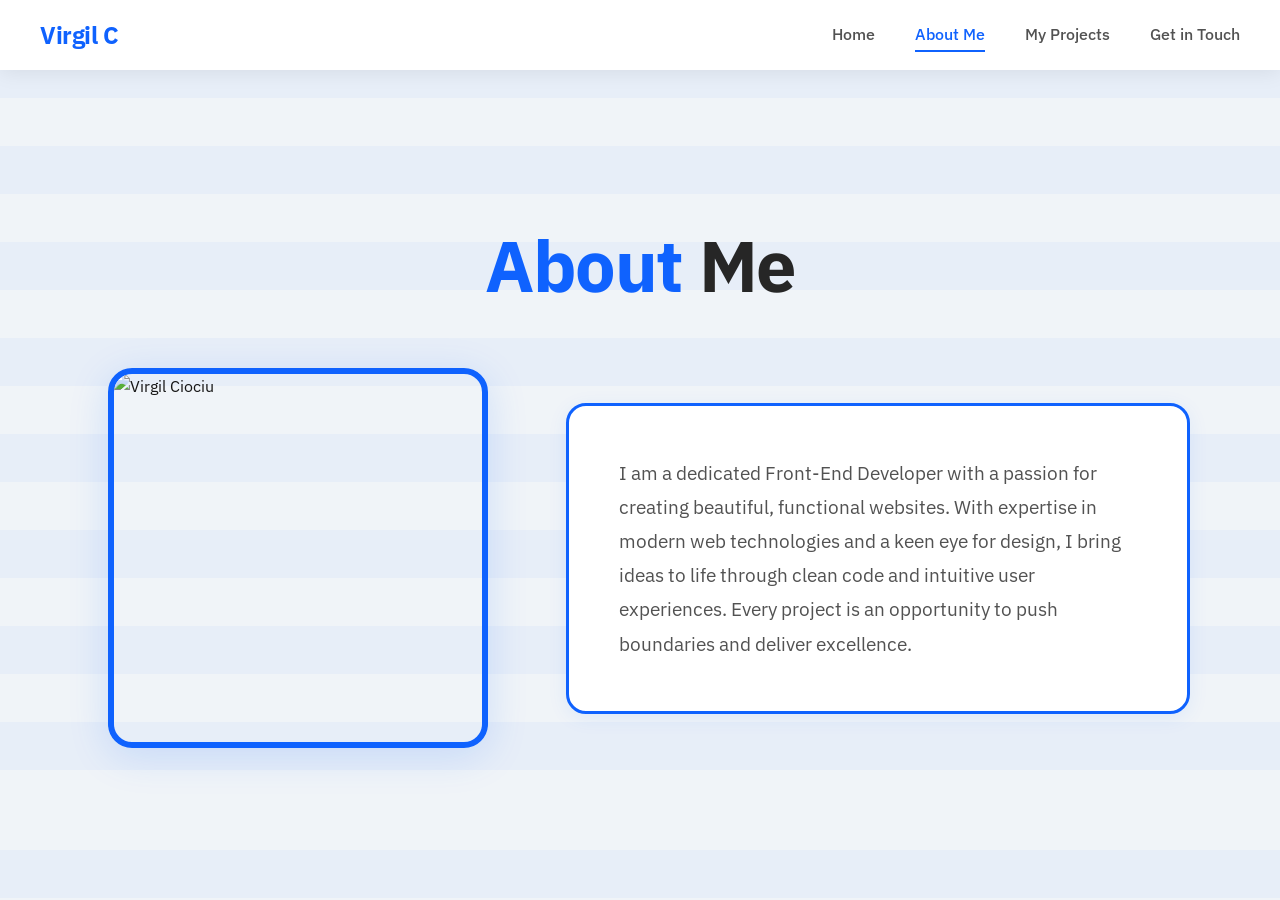
==== about.html @ 9e84c519 "first commit" ====
<!DOCTYPE html>
<html lang="en">
<head>
    <meta charset="UTF-8" />
    <meta http-equiv="X-UA-Compatible" content="IE=edge" />
    <meta name="viewport" content="width=device-width, initial-scale=1.0" />
    <title>About Me - Virgil Ciociu</title>

    <!-- Google Fonts -->
    <link rel="preconnect" href="https://fonts.googleapis.com">
    <link rel="preconnect" href="https://fonts.gstatic.com" crossorigin>
    <link href="https://fonts.googleapis.com/css2?family=IBM+Plex+Sans:wght@300;400;500;600;700&family=IBM+Plex+Mono:wght@400;500;600&display=swap" rel="stylesheet">
    
    <!-- CSS Stylesheet -->
    <link rel="stylesheet" href="css/style.css" />
</head>

<body>
    <!-- NAVIGATION MENU -->
    <nav class="main-nav">
        <div class="nav-brand">
            <a href="index.html">Virgil C</a>
        </div>
        <button class="nav-toggle" aria-label="Toggle navigation">
            <span></span>
            <span></span>
            <span></span>
        </button>
        <ul class="nav-menu">
            <li><a href="index.html" class="nav-link" id="nav-home">Home</a></li>
            <li><a href="about.html" class="nav-link active" id="nav-about">About Me</a></li>
            <li><a href="projects.html" class="nav-link" id="nav-projects">My Projects</a></li>
            <li><a href="contact.html" class="nav-link" id="nav-contact">Get in Touch</a></li>
        </ul>
    </nav>

    <!-- ABOUT ME SECTION -->
    <section class="about-page">
        <div class="container">
            <h1 class="page-title">
                <span id="page-title-1">About</span>
                <span id="page-title-2">Me</span>
            </h1>

            <div class="about-content">
                <div class="about-avatar">
                    <div class="avatar-frame">
                        <img src="image/avatar-marian-zburlea.jpg" alt="Virgil Ciociu">
                    </div>
                </div>

                <div class="about-text">
                    <div class="text-frame">
                        <p id="about-description">
                            I am a dedicated Front-End Developer with a passion for creating beautiful, functional websites. With expertise in modern web technologies and a keen eye for design, I bring ideas to life through clean code and intuitive user experiences. Every project is an opportunity to push boundaries and deliver excellence.
                        </p>
                    </div>
                </div>
            </div>
        </div>
    </section>

    <!-- JavaScript -->
    <script src="js/script.js"></script>
    
    <!-- Language Detection Script -->
    <script>
      const texts = {
        en: {
          navHome: "Home",
          navAbout: "About Me",
          navProjects: "My Projects",
          navContact: "Get in Touch",
          pageTitle1: "About",
          pageTitle2: "Me",
          aboutDescription: "I am a dedicated Front-End Developer with a passion for creating beautiful, functional websites. With expertise in modern web technologies and a keen eye for design, I bring ideas to life through clean code and intuitive user experiences. Every project is an opportunity to push boundaries and deliver excellence."
        },
        ro: {
          navHome: "Acasă",
          navAbout: "Despre Mine",
          navProjects: "Proiectele Mele",
          navContact: "Contact",
          pageTitle1: "Despre",
          pageTitle2: "Mine",
          aboutDescription: "Sunt un dezvoltator Front-End dedicat, cu pasiune pentru crearea de site-uri frumoase și funcționale. Cu experiență în tehnologii web moderne și un ochi pentru design, transform ideile în realitate prin cod curat și experiențe intuitive pentru utilizatori. Fiecare proiect este o oportunitate de a depăși limitele și de a oferi excelență."
        }
      };

      function applyLanguage(lang) {
        const t = texts[lang] || texts.en;
        document.documentElement.setAttribute("lang", lang);
        
        document.getElementById("nav-home").textContent = t.navHome;
        document.getElementById("nav-about").textContent = t.navAbout;
        document.getElementById("nav-projects").textContent = t.navProjects;
        document.getElementById("nav-contact").textContent = t.navContact;
        document.getElementById("page-title-1").textContent = t.pageTitle1;
        document.getElementById("page-title-2").textContent = t.pageTitle2;
        document.getElementById("about-description").textContent = t.aboutDescription;
      }

      fetch("https://ipapi.co/json/")
        .then(response => response.json())
        .then(data => {
          const lang = data.country_code === "RO" ? "ro" : "en";
          applyLanguage(lang);
        })
        .catch(() => {
          applyLanguage("en");
        });
    </script>
</body>
</html>
---- css/style.css ----
/* ===== CSS VARIABLES ===== */
:root {
  --ibm-blue: #0f62fe;
  --ibm-blue-dark: #0353e9;
  --ibm-blue-darker: #002d9c;
  --ibm-white: #ffffff;
  --ibm-gray-10: #f4f4f4;
  --ibm-gray-20: #e0e0e0;
  --ibm-gray-50: #8d8d8d;
  --ibm-gray-70: #525252;
  --ibm-gray-90: #262626;
  --ibm-gray-100: #161616;
  
  --primary-bg: #f0f4f8;
  --text-primary: #161616;
  --text-secondary: #525252;
  --card-bg: #ffffff;
  --shadow: 0 4px 20px rgba(15, 98, 254, 0.08);
  --shadow-hover: 0 8px 40px rgba(15, 98, 254, 0.15);
  
  --transition: all 0.3s cubic-bezier(0.4, 0, 0.2, 1);
  --transition-fast: all 0.2s ease;
  
  --nav-height: 70px;
}

/* ===== RESET & BASE ===== */
* {
  margin: 0;
  padding: 0;
  box-sizing: border-box;
}

html {
  scroll-behavior: smooth;
  font-size: 16px;
}

body {
  font-family: 'IBM Plex Sans', -apple-system, BlinkMacSystemFont, 'Segoe UI', sans-serif;
  background-color: var(--primary-bg);
  color: var(--text-primary);
  line-height: 1.6;
  overflow-x: hidden;
  position: relative;
  padding-top: var(--nav-height);
}

/* ===== IBM LOGO BACKGROUND (ALL PAGES) ===== */
body::before {
  content: '';
  position: fixed;
  top: 0;
  left: 0;
  right: 0;
  bottom: 0;
  background-image: url('data:image/svg+xml;utf8,<svg xmlns="http://www.w3.org/2000/svg" viewBox="0 0 200 200"><g fill="%230f62fe"><rect x="0" y="0" width="200" height="12"/><rect x="0" y="24" width="200" height="12"/><rect x="0" y="48" width="200" height="12"/><rect x="0" y="72" width="200" height="12"/><rect x="0" y="96" width="200" height="12"/><rect x="0" y="120" width="200" height="12"/><rect x="0" y="144" width="200" height="12"/><rect x="0" y="168" width="200" height="12"/></g></svg>');
  background-size: 800px 800px;
  background-position: center;
  background-repeat: repeat;
  opacity: 0.04;
  z-index: 0;
  pointer-events: none;
}

/* ===== NAVIGATION MENU ===== */
.main-nav {
  position: fixed;
  top: 0;
  left: 0;
  right: 0;
  height: var(--nav-height);
  background: rgba(255, 255, 255, 0.98);
  backdrop-filter: blur(10px);
  box-shadow: 0 2px 20px rgba(0, 0, 0, 0.08);
  z-index: 1000;
  display: flex;
  align-items: center;
  justify-content: space-between;
  padding: 0 40px;
}

.nav-brand a {
  font-size: 24px;
  font-weight: 700;
  color: var(--ibm-blue);
  text-decoration: none;
  letter-spacing: -0.02em;
  transition: var(--transition-fast);
}

.nav-brand a:hover {
  color: var(--ibm-blue-dark);
}

.nav-menu {
  display: flex;
  list-style: none;
  gap: 40px;
  align-items: center;
}

.nav-link {
  font-size: 16px;
  font-weight: 500;
  color: var(--text-secondary);
  text-decoration: none;
  position: relative;
  padding: 8px 0;
  transition: var(--transition-fast);
}

.nav-link::after {
  content: '';
  position: absolute;
  bottom: 0;
  left: 0;
  width: 0;
  height: 2px;
  background: var(--ibm-blue);
  transition: var(--transition);
}

.nav-link:hover,
.nav-link.active {
  color: var(--ibm-blue);
}

.nav-link:hover::after,
.nav-link.active::after {
  width: 100%;
}

/* Mobile Navigation Toggle */
.nav-toggle {
  display: none;
  flex-direction: column;
  gap: 5px;
  background: none;
  border: none;
  cursor: pointer;
  padding: 8px;
}

.nav-toggle span {
  display: block;
  width: 28px;
  height: 3px;
  background: var(--ibm-blue);
  border-radius: 2px;
  transition: var(--transition);
}

@media (max-width: 768px) {
  .main-nav {
    padding: 0 20px;
  }

  .nav-toggle {
    display: flex;
  }

  .nav-menu {
    position: fixed;
    top: var(--nav-height);
    right: -100%;
    flex-direction: column;
    background: rgba(255, 255, 255, 0.98);
    backdrop-filter: blur(10px);
    width: 280px;
    height: calc(100vh - var(--nav-height));
    padding: 40px 20px;
    gap: 20px;
    align-items: flex-start;
    box-shadow: -4px 0 20px rgba(0, 0, 0, 0.1);
    transition: var(--transition);
  }

  .nav-menu.active {
    right: 0;
  }

  .nav-toggle.active span:nth-child(1) {
    transform: rotate(45deg) translate(8px, 8px);
  }

  .nav-toggle.active span:nth-child(2) {
    opacity: 0;
  }

  .nav-toggle.active span:nth-child(3) {
    transform: rotate(-45deg) translate(7px, -7px);
  }
}

/* ===== CONTAINER ===== */
.container {
  max-width: 1200px;
  margin: 0 auto;
  padding: 0 40px;
  position: relative;
  z-index: 1;
}

@media (max-width: 768px) {
  .container {
    padding: 0 20px;
  }
}

/* ===== TYPOGRAPHY ===== */
.page-title {
  font-size: clamp(40px, 8vw, 72px);
  font-weight: 700;
  text-align: center;
  margin-bottom: 60px;
  letter-spacing: -0.02em;
  line-height: 1.2;
  animation: fadeInUp 0.8s ease-out;
}

.page-title span:first-child {
  color: var(--ibm-blue);
}

.page-title span:last-child {
  color: var(--ibm-gray-90);
}

/* ===== ANIMATIONS ===== */
@keyframes fadeInUp {
  from {
    opacity: 0;
    transform: translateY(30px);
  }
  to {
    opacity: 1;
    transform: translateY(0);
  }
}

@keyframes slideIn {
  from {
    opacity: 0;
    transform: translateX(-20px);
  }
  to {
    opacity: 1;
    transform: translateX(0);
  }
}

/* ===== HOME PAGE - SLIDER ===== */
.hero-slider-section {
  min-height: calc(100vh - var(--nav-height));
  display: flex;
  flex-direction: column;
  align-items: center;
  justify-content: center;
  padding: 40px 20px;
  gap: 40px;
}

.hero-content-wrapper {
  display: grid;
  grid-template-columns: 1fr;
  gap: 30px;
  align-items: center;
  width: 100%;
  max-width: 1400px;
  margin: 0 auto;
}

@media (min-width: 1024px) {
  .hero-content-wrapper {
    grid-template-columns: 1fr 2fr 1fr;
    gap: 40px;
  }
}

/* Promotional Text Sections */
.hero-promo-left,
.hero-promo-right {
  text-align: center;
  padding: 30px 20px;
  animation: fadeInUp 0.8s ease-out 0.3s backwards;
}

@media (min-width: 1024px) {
  .hero-promo-left {
    text-align: right;
  }
  
  .hero-promo-right {
    text-align: left;
  }
}

.promo-title {
  font-size: clamp(32px, 4vw, 48px);
  font-weight: 700;
  line-height: 1.2;
  color: var(--ibm-gray-90);
  margin-bottom: 16px;
  letter-spacing: -0.01em;
}

.promo-title .highlight {
  color: var(--ibm-blue);
  font-size: clamp(36px, 4.5vw, 56px);
  display: inline-block;
  text-shadow: 0 4px 20px rgba(15, 98, 254, 0.2);
}

.promo-subtitle {
  font-size: clamp(16px, 2vw, 20px);
  line-height: 1.6;
  color: var(--text-secondary);
  max-width: 400px;
  margin: 0 auto;
}

@media (min-width: 1024px) {
  .hero-promo-left .promo-subtitle {
    margin: 0 0 0 auto;
  }
  
  .hero-promo-right .promo-subtitle {
    margin: 0 auto 0 0;
  }
}

/* Slider Container */
.slider-container {
  position: relative;
  max-width: 700px;
  width: 100%;
  margin: 0 auto;
  animation: fadeInUp 0.8s ease-out 0.5s backwards;
}

@media (min-width: 1024px) {
  .slider-container {
    max-width: 800px;
  }
}

.slider-wrapper {
  position: relative;
  overflow: hidden;
  border-radius: 24px;
  box-shadow: var(--shadow-hover);
  background: var(--card-bg);
}

.slider-track {
  display: flex;
  transition: transform 0.6s cubic-bezier(0.4, 0, 0.2, 1);
}

.slide {
  min-width: 100%;
  display: flex;
  align-items: center;
  justify-content: center;
  position: relative;
  aspect-ratio: 16 / 9;
}

.slide img {
  width: 100%;
  height: 100%;
  object-fit: cover;
  display: block;
}

.slider-arrow {
  position: absolute;
  top: 50%;
  transform: translateY(-50%);
  z-index: 10;
  background: rgba(255, 255, 255, 0.95);
  border: 3px solid var(--ibm-blue);
  width: 60px;
  height: 60px;
  border-radius: 50%;
  display: flex;
  align-items: center;
  justify-content: center;
  cursor: pointer;
  transition: var(--transition);
  box-shadow: 0 4px 20px rgba(0, 0, 0, 0.15);
}

.slider-arrow:hover {
  background: var(--ibm-blue);
  transform: translateY(-50%) scale(1.15);
  box-shadow: 0 8px 30px rgba(15, 98, 254, 0.4);
}

.slider-arrow:hover svg {
  stroke: var(--ibm-white);
}

.slider-arrow svg {
  width: 28px;
  height: 28px;
  stroke: var(--ibm-blue);
  transition: var(--transition-fast);
}

.slider-arrow-left {
  left: -30px;
}

.slider-arrow-right {
  right: -30px;
}

@media (max-width: 1200px) {
  .slider-arrow-left {
    left: 20px;
  }
  
  .slider-arrow-right {
    right: 20px;
  }
}

@media (max-width: 768px) {
  .slider-arrow {
    width: 50px;
    height: 50px;
  }
  
  .slider-arrow svg {
    width: 24px;
    height: 24px;
  }
  
  .slider-arrow-left {
    left: 15px;
  }
  
  .slider-arrow-right {
    right: 15px;
  }
}

/* ===== MAINTENANCE INFO SECTION ===== */
.maintenance-info {
  width: 100%;
  max-width: 800px;
  margin: 0 auto;
  animation: fadeInUp 0.8s ease-out 0.7s backwards;
}

.maintenance-card {
  background: var(--card-bg);
  padding: 40px 50px;
  border: 3px solid var(--ibm-blue);
  border-radius: 20px;
  box-shadow: var(--shadow);
  text-align: center;
  transition: var(--transition);
}

.maintenance-card:hover {
  box-shadow: var(--shadow-hover);
  transform: translateY(-5px);
}

.maintenance-card h3 {
  font-size: clamp(24px, 3vw, 32px);
  font-weight: 700;
  color: var(--ibm-blue);
  margin-bottom: 20px;
  letter-spacing: -0.01em;
}

.maintenance-card p {
  font-size: clamp(16px, 2vw, 19px);
  line-height: 1.7;
  color: var(--text-secondary);
  margin: 0;
}

.price-highlight {
  font-size: clamp(22px, 3vw, 28px);
  font-weight: 700;
  color: var(--ibm-blue);
  display: inline-block;
  margin-bottom: 8px;
}

@media (max-width: 768px) {
  .maintenance-card {
    padding: 30px 25px;
  }
}

/* ===== ABOUT PAGE ===== */
.about-page {
  min-height: calc(100vh - var(--nav-height));
  padding: 80px 0;
  display: flex;
  align-items: center;
}

.about-content {
  display: grid;
  grid-template-columns: 1fr;
  gap: 50px;
  align-items: center;
  max-width: 1100px;
  margin: 0 auto;
}

@media (min-width: 768px) {
  .about-content {
    grid-template-columns: 1fr 1.5fr;
    gap: 60px;
  }
}

.about-avatar {
  display: flex;
  justify-content: center;
  animation: fadeInUp 0.8s ease-out 0.2s backwards;
}

.avatar-frame {
  width: 100%;
  max-width: 380px;
  aspect-ratio: 1;
  border-radius: 24px;
  overflow: hidden;
  border: 6px solid var(--ibm-blue);
  box-shadow: var(--shadow-hover);
  transition: var(--transition);
}

.avatar-frame:hover {
  transform: translateY(-10px) scale(1.02);
  box-shadow: 0 12px 50px rgba(15, 98, 254, 0.2);
}

.avatar-frame img {
  width: 100%;
  height: 100%;
  object-fit: cover;
  display: block;
}

.about-text {
  animation: fadeInUp 0.8s ease-out 0.4s backwards;
}

.text-frame {
  background: var(--card-bg);
  padding: 50px;
  border: 3px solid var(--ibm-blue);
  border-radius: 20px;
  box-shadow: var(--shadow);
  transition: var(--transition);
}

.text-frame:hover {
  box-shadow: var(--shadow-hover);
  transform: translateY(-5px);
}

.text-frame p {
  font-size: 19px;
  line-height: 1.8;
  color: var(--text-secondary);
  margin: 0;
}

@media (max-width: 768px) {
  .text-frame {
    padding: 35px 30px;
  }
  
  .text-frame p {
    font-size: 17px;
  }
}

/* ===== PROJECTS PAGE ===== */
.projects-page {
  min-height: calc(100vh - var(--nav-height));
  padding: 80px 0;
}

.projects-grid {
  display: grid;
  grid-template-columns: 1fr;
  gap: 35px;
  margin-bottom: 60px;
}

@media (min-width: 768px) {
  .projects-grid {
    grid-template-columns: repeat(2, 1fr);
    gap: 40px;
  }
}

.project-card {
  background: var(--card-bg);
  padding: 40px;
  border: 3px solid var(--ibm-blue);
  border-radius: 20px;
  box-shadow: var(--shadow);
  transition: var(--transition);
  animation: fadeInUp 0.6s ease-out backwards;
  animation-delay: calc(var(--card-index, 0) * 0.15s);
}

.project-card:nth-child(1) { --card-index: 0; }
.project-card:nth-child(2) { --card-index: 1; }
.project-card:nth-child(3) { --card-index: 2; }
.project-card:nth-child(4) { --card-index: 3; }

.project-card:hover {
  transform: translateY(-10px);
  box-shadow: var(--shadow-hover);
}

.project-card h3 {
  font-size: 28px;
  font-weight: 700;
  color: var(--ibm-blue);
  margin-bottom: 18px;
  letter-spacing: -0.01em;
}

.project-card p {
  font-size: 17px;
  line-height: 1.7;
  color: var(--text-secondary);
  margin-bottom: 26px;
}

.project-link {
  display: inline-flex;
  align-items: center;
  gap: 10px;
  color: var(--ibm-blue);
  text-decoration: none;
  font-weight: 600;
  font-size: 16px;
  transition: var(--transition-fast);
  padding: 14px 28px;
  border: 2px solid var(--ibm-blue);
  border-radius: 10px;
  background: transparent;
}

.project-link:hover {
  background: var(--ibm-blue);
  color: var(--ibm-white);
  transform: translateX(6px);
}

.project-link svg {
  width: 20px;
  height: 20px;
  stroke: currentColor;
  transition: var(--transition-fast);
}

.project-link:hover svg {
  transform: translateX(4px);
}

/* Multiple Restaurant Links */
.project-links-multiple {
  display: flex;
  flex-direction: column;
  gap: 14px;
}

.project-link-small {
  display: inline-flex;
  align-items: center;
  color: var(--ibm-blue);
  text-decoration: none;
  font-weight: 500;
  font-size: 15px;
  transition: var(--transition-fast);
  padding: 12px 24px;
  border: 2px solid var(--ibm-blue);
  border-radius: 10px;
  background: transparent;
}

.project-link-small:hover {
  background: var(--ibm-blue);
  color: var(--ibm-white);
  transform: translateX(6px);
}

/* Projects Text Frame */
.projects-text-frame {
  max-width: 1100px;
  margin: 0 auto;
  padding: 40px 50px;
  background: var(--card-bg);
  border: 3px solid var(--ibm-blue);
  border-radius: 20px;
  box-shadow: var(--shadow);
  animation: fadeInUp 0.8s ease-out 0.6s backwards;
}

.projects-text-frame p {
  font-size: 19px;
  line-height: 1.7;
  color: var(--text-secondary);
  text-align: center;
  margin: 0;
}

@media (max-width: 768px) {
  .projects-text-frame {
    padding: 30px 25px;
  }
  
  .projects-text-frame p {
    font-size: 17px;
  }
  
  .project-card {
    padding: 30px 25px;
  }
}

/* ===== CONTACT PAGE ===== */
.contact-page {
  min-height: calc(100vh - var(--nav-height));
  padding: 80px 0;
  display: flex;
  align-items: center;
}

.contact-content {
  max-width: 700px;
  margin: 0 auto;
  text-align: center;
  animation: fadeInUp 0.8s ease-out 0.3s backwards;
}

.contact-intro {
  font-size: 22px;
  line-height: 1.7;
  color: var(--text-secondary);
  margin-bottom: 50px;
}

.email-link {
  display: inline-flex;
  align-items: center;
  gap: 18px;
  padding: 24px 50px;
  background: var(--ibm-blue);
  color: var(--ibm-white);
  text-decoration: none;
  font-size: 22px;
  font-weight: 600;
  font-family: 'IBM Plex Mono', monospace;
  border-radius: 14px;
  transition: var(--transition);
  box-shadow: var(--shadow-hover);
}

.email-link:hover {
  background: var(--ibm-blue-dark);
  transform: translateY(-6px);
  box-shadow: 0 12px 50px rgba(15, 98, 254, 0.3);
}

.email-link svg {
  width: 32px;
  height: 32px;
  stroke: currentColor;
}

@media (max-width: 768px) {
  .email-link {
    padding: 20px 35px;
    font-size: 18px;
    gap: 14px;
  }
  
  .email-link svg {
    width: 26px;
    height: 26px;
  }
  
  .contact-intro {
    font-size: 19px;
  }
}

/* ===== ACCESSIBILITY ===== */
a:focus,
button:focus {
  outline: 3px solid var(--ibm-blue);
  outline-offset: 4px;
}

@media (prefers-reduced-motion: reduce) {
  *,
  *::before,
  *::after {
    animation-duration: 0.01ms !important;
    animation-iteration-count: 1 !important;
    transition-duration: 0.01ms !important;
  }
}

/* ===== SELECTION STYLING ===== */
::selection {
  background: var(--ibm-blue);
  color: var(--ibm-white);
}
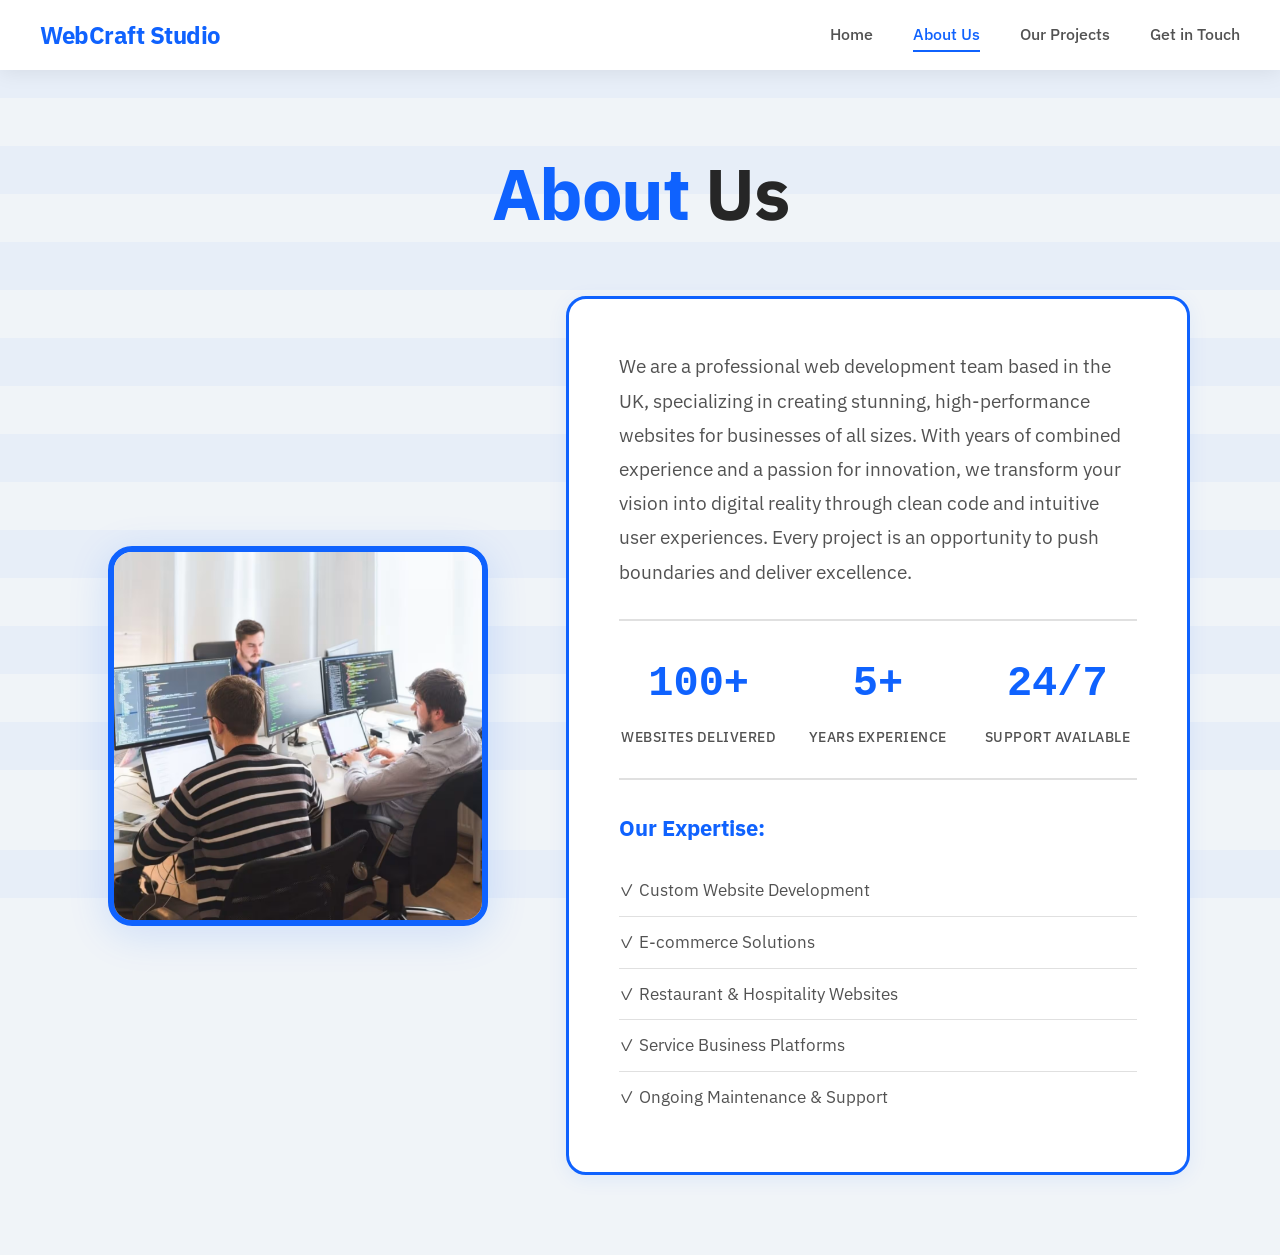
==== commit 400c25da: "first commit" ====
--- a/about.html
+++ b/about.html
@@ -4,7 +4,7 @@
     <meta charset="UTF-8" />
     <meta http-equiv="X-UA-Compatible" content="IE=edge" />
     <meta name="viewport" content="width=device-width, initial-scale=1.0" />
-    <title>About Me - Virgil Ciociu</title>
+    <title>About Us - WebCraft Studio</title>
 
     <!-- Google Fonts -->
     <link rel="preconnect" href="https://fonts.googleapis.com">
@@ -19,7 +19,7 @@
     <!-- NAVIGATION MENU -->
     <nav class="main-nav">
         <div class="nav-brand">
-            <a href="index.html">Virgil C</a>
+            <a href="index.html">WebCraft Studio</a>
         </div>
         <button class="nav-toggle" aria-label="Toggle navigation">
             <span></span>
@@ -28,32 +28,61 @@
         </button>
         <ul class="nav-menu">
             <li><a href="index.html" class="nav-link" id="nav-home">Home</a></li>
-            <li><a href="about.html" class="nav-link active" id="nav-about">About Me</a></li>
-            <li><a href="projects.html" class="nav-link" id="nav-projects">My Projects</a></li>
+            <li><a href="about.html" class="nav-link active" id="nav-about">About Us</a></li>
+            <li><a href="projects.html" class="nav-link" id="nav-projects">Our Projects</a></li>
             <li><a href="contact.html" class="nav-link" id="nav-contact">Get in Touch</a></li>
         </ul>
     </nav>
 
-    <!-- ABOUT ME SECTION -->
+    <!-- ABOUT US SECTION -->
     <section class="about-page">
         <div class="container">
             <h1 class="page-title">
                 <span id="page-title-1">About</span>
-                <span id="page-title-2">Me</span>
+                <span id="page-title-2">Us</span>
             </h1>
 
             <div class="about-content">
                 <div class="about-avatar">
                     <div class="avatar-frame">
-                        <img src="image/avatar-marian-zburlea.jpg" alt="Virgil Ciociu">
+                        <!-- Professional team photo from Unsplash -->
+                        <img src="image/avatar.avif"WebCraft Studio Team">
                     </div>
                 </div>
 
                 <div class="about-text">
                     <div class="text-frame">
                         <p id="about-description">
-                            I am a dedicated Front-End Developer with a passion for creating beautiful, functional websites. With expertise in modern web technologies and a keen eye for design, I bring ideas to life through clean code and intuitive user experiences. Every project is an opportunity to push boundaries and deliver excellence.
+                            We are a professional web development team based in the UK, specializing in creating stunning, high-performance websites for businesses of all sizes. With years of combined experience and a passion for innovation, we transform your vision into digital reality through clean code and intuitive user experiences. Every project is an opportunity to push boundaries and deliver excellence.
                         </p>
+                        
+                        <!-- Trust Signals -->
+                        <div class="trust-signals">
+                            <div class="trust-item">
+                                <span class="trust-number" id="trust-websites">100+</span>
+                                <span class="trust-label" id="trust-websites-label">Websites Delivered</span>
+                            </div>
+                            <div class="trust-item">
+                                <span class="trust-number" id="trust-experience">5+</span>
+                                <span class="trust-label" id="trust-experience-label">Years Experience</span>
+                            </div>
+                            <div class="trust-item">
+                                <span class="trust-number" id="trust-support">24/7</span>
+                                <span class="trust-label" id="trust-support-label">Support Available</span>
+                            </div>
+                        </div>
+
+                        <!-- Expertise List -->
+                        <div class="expertise-section">
+                            <h3 id="expertise-title">Our Expertise:</h3>
+                            <ul class="expertise-list">
+                                <li id="expertise-1">✓ Custom Website Development</li>
+                                <li id="expertise-2">✓ E-commerce Solutions</li>
+                                <li id="expertise-3">✓ Restaurant & Hospitality Websites</li>
+                                <li id="expertise-4">✓ Service Business Platforms</li>
+                                <li id="expertise-5">✓ Ongoing Maintenance & Support</li>
+                            </ul>
+                        </div>
                     </div>
                 </div>
             </div>
@@ -68,21 +97,45 @@
       const texts = {
         en: {
           navHome: "Home",
-          navAbout: "About Me",
-          navProjects: "My Projects",
+          navAbout: "About Us",
+          navProjects: "Our Projects",
           navContact: "Get in Touch",
           pageTitle1: "About",
-          pageTitle2: "Me",
-          aboutDescription: "I am a dedicated Front-End Developer with a passion for creating beautiful, functional websites. With expertise in modern web technologies and a keen eye for design, I bring ideas to life through clean code and intuitive user experiences. Every project is an opportunity to push boundaries and deliver excellence."
+          pageTitle2: "Us",
+          aboutDescription: "We are a professional web development team based in the UK, specializing in creating stunning, high-performance websites for businesses of all sizes. With years of combined experience and a passion for innovation, we transform your vision into digital reality through clean code and intuitive user experiences. Every project is an opportunity to push boundaries and deliver excellence.",
+          trustWebsites: "100+",
+          trustWebsitesLabel: "Websites Delivered",
+          trustExperience: "5+",
+          trustExperienceLabel: "Years Experience",
+          trustSupport: "24/7",
+          trustSupportLabel: "Support Available",
+          expertiseTitle: "Our Expertise:",
+          expertise1: "✓ Custom Website Development",
+          expertise2: "✓ E-commerce Solutions",
+          expertise3: "✓ Restaurant & Hospitality Websites",
+          expertise4: "✓ Service Business Platforms",
+          expertise5: "✓ Ongoing Maintenance & Support"
         },
         ro: {
           navHome: "Acasă",
-          navAbout: "Despre Mine",
-          navProjects: "Proiectele Mele",
+          navAbout: "Despre Noi",
+          navProjects: "Proiectele Noastre",
           navContact: "Contact",
           pageTitle1: "Despre",
-          pageTitle2: "Mine",
-          aboutDescription: "Sunt un dezvoltator Front-End dedicat, cu pasiune pentru crearea de site-uri frumoase și funcționale. Cu experiență în tehnologii web moderne și un ochi pentru design, transform ideile în realitate prin cod curat și experiențe intuitive pentru utilizatori. Fiecare proiect este o oportunitate de a depăși limitele și de a oferi excelență."
+          pageTitle2: "Noi",
+          aboutDescription: "Suntem o echipă profesională de dezvoltare web cu sediul în UK, specializată în crearea de site-uri web impresionante și performante pentru afaceri de toate dimensiunile. Cu ani de experiență combinată și pasiune pentru inovație, transformăm viziunea ta în realitate digitală prin cod curat și experiențe intuitive pentru utilizatori. Fiecare proiect este o oportunitate de a depăși limitele și de a oferi excelență.",
+          trustWebsites: "100+",
+          trustWebsitesLabel: "Website-uri Livrate",
+          trustExperience: "5+",
+          trustExperienceLabel: "Ani Experiență",
+          trustSupport: "24/7",
+          trustSupportLabel: "Suport Disponibil",
+          expertiseTitle: "Expertiza Noastră:",
+          expertise1: "✓ Dezvoltare Website Personalizat",
+          expertise2: "✓ Soluții E-commerce",
+          expertise3: "✓ Website-uri Restaurant & Horeca",
+          expertise4: "✓ Platforme pentru Servicii",
+          expertise5: "✓ Mentenanță & Suport Continuu"
         }
       };
 
@@ -97,6 +150,20 @@
         document.getElementById("page-title-1").textContent = t.pageTitle1;
         document.getElementById("page-title-2").textContent = t.pageTitle2;
         document.getElementById("about-description").textContent = t.aboutDescription;
+        
+        document.getElementById("trust-websites").textContent = t.trustWebsites;
+        document.getElementById("trust-websites-label").textContent = t.trustWebsitesLabel;
+        document.getElementById("trust-experience").textContent = t.trustExperience;
+        document.getElementById("trust-experience-label").textContent = t.trustExperienceLabel;
+        document.getElementById("trust-support").textContent = t.trustSupport;
+        document.getElementById("trust-support-label").textContent = t.trustSupportLabel;
+        
+        document.getElementById("expertise-title").textContent = t.expertiseTitle;
+        document.getElementById("expertise-1").textContent = t.expertise1;
+        document.getElementById("expertise-2").textContent = t.expertise2;
+        document.getElementById("expertise-3").textContent = t.expertise3;
+        document.getElementById("expertise-4").textContent = t.expertise4;
+        document.getElementById("expertise-5").textContent = t.expertise5;
       }
 
       fetch("https://ipapi.co/json/")
--- a/css/style.css
+++ b/css/style.css
@@ -574,7 +574,85 @@
   font-size: 19px;
   line-height: 1.8;
   color: var(--text-secondary);
+  margin: 0 0 30px 0;
+}
+
+/* Trust Signals */
+.trust-signals {
+  display: grid;
+  grid-template-columns: repeat(3, 1fr);
+  gap: 20px;
+  margin: 30px 0;
+  padding: 30px 0;
+  border-top: 2px solid var(--ibm-gray-20);
+  border-bottom: 2px solid var(--ibm-gray-20);
+}
+
+.trust-item {
+  text-align: center;
+}
+
+.trust-number {
+  display: block;
+  font-size: clamp(32px, 4vw, 42px);
+  font-weight: 700;
+  color: var(--ibm-blue);
+  margin-bottom: 8px;
+  font-family: 'IBM Plex Mono', monospace;
+}
+
+.trust-label {
+  display: block;
+  font-size: 14px;
+  font-weight: 500;
+  color: var(--text-secondary);
+  text-transform: uppercase;
+  letter-spacing: 0.5px;
+}
+
+/* Expertise Section */
+.expertise-section {
+  margin-top: 30px;
+}
+
+.expertise-section h3 {
+  font-size: 22px;
+  font-weight: 700;
+  color: var(--ibm-blue);
+  margin-bottom: 20px;
+}
+
+.expertise-list {
+  list-style: none;
+  padding: 0;
   margin: 0;
+}
+
+.expertise-list li {
+  font-size: 17px;
+  line-height: 1.8;
+  color: var(--text-secondary);
+  padding: 10px 0;
+  border-bottom: 1px solid var(--ibm-gray-20);
+}
+
+.expertise-list li:last-child {
+  border-bottom: none;
+}
+
+@media (max-width: 768px) {
+  .trust-signals {
+    grid-template-columns: 1fr;
+    gap: 25px;
+  }
+  
+  .trust-item {
+    padding: 15px 0;
+  }
+  
+  .trust-item:not(:last-child) {
+    border-bottom: 1px solid var(--ibm-gray-20);
+  }
 }
 
 @media (max-width: 768px) {
@@ -733,6 +811,259 @@
   
   .project-card {
     padding: 30px 25px;
+  }
+}
+
+/* ===== QUESTIONNAIRE STYLES ===== */
+.questionnaire-wrapper {
+  max-width: 800px;
+  margin: 0 auto 60px;
+  animation: fadeInUp 0.8s ease-out;
+}
+
+.questionnaire-intro {
+  text-align: center;
+  margin-bottom: 40px;
+}
+
+.questionnaire-intro h2 {
+  font-size: clamp(28px, 4vw, 36px);
+  font-weight: 700;
+  color: var(--ibm-blue);
+  margin-bottom: 16px;
+  line-height: 1.3;
+}
+
+.questionnaire-intro p {
+  font-size: clamp(16px, 2vw, 19px);
+  color: var(--text-secondary);
+  line-height: 1.6;
+}
+
+.quiz-form {
+  background: var(--card-bg);
+  padding: 50px;
+  border: 3px solid var(--ibm-blue);
+  border-radius: 20px;
+  box-shadow: var(--shadow);
+}
+
+.quiz-question {
+  margin-bottom: 35px;
+}
+
+.quiz-question:last-of-type {
+  margin-bottom: 40px;
+}
+
+.quiz-label {
+  display: block;
+  font-size: 18px;
+  font-weight: 600;
+  color: var(--text-primary);
+  margin-bottom: 16px;
+  line-height: 1.4;
+}
+
+.quiz-select {
+  width: 100%;
+  padding: 16px 20px;
+  font-size: 16px;
+  font-family: 'IBM Plex Sans', sans-serif;
+  color: var(--text-primary);
+  background: var(--ibm-gray-10);
+  border: 2px solid var(--ibm-gray-20);
+  border-radius: 10px;
+  transition: var(--transition-fast);
+  cursor: pointer;
+}
+
+.quiz-select:hover {
+  border-color: var(--ibm-blue);
+}
+
+.quiz-select:focus {
+  outline: none;
+  border-color: var(--ibm-blue);
+  background: var(--ibm-white);
+}
+
+.quiz-radio-group {
+  display: flex;
+  flex-direction: column;
+  gap: 12px;
+}
+
+.quiz-radio {
+  display: flex;
+  align-items: center;
+  padding: 16px 20px;
+  background: var(--ibm-gray-10);
+  border: 2px solid var(--ibm-gray-20);
+  border-radius: 10px;
+  cursor: pointer;
+  transition: var(--transition-fast);
+}
+
+.quiz-radio:hover {
+  border-color: var(--ibm-blue);
+  background: var(--ibm-white);
+}
+
+.quiz-radio input[type="radio"] {
+  width: 20px;
+  height: 20px;
+  margin-right: 14px;
+  cursor: pointer;
+  accent-color: var(--ibm-blue);
+}
+
+.quiz-radio span {
+  font-size: 16px;
+  color: var(--text-primary);
+  font-weight: 500;
+}
+
+.quiz-submit-btn {
+  width: 100%;
+  padding: 20px 40px;
+  font-size: 20px;
+  font-weight: 700;
+  font-family: 'IBM Plex Sans', sans-serif;
+  color: var(--ibm-white);
+  background: var(--ibm-blue);
+  border: none;
+  border-radius: 12px;
+  cursor: pointer;
+  transition: var(--transition);
+  box-shadow: var(--shadow);
+}
+
+.quiz-submit-btn:hover {
+  background: var(--ibm-blue-dark);
+  transform: translateY(-4px);
+  box-shadow: var(--shadow-hover);
+}
+
+.quiz-success {
+  margin-top: 30px;
+  padding: 24px;
+  background: #d4edda;
+  border: 2px solid #28a745;
+  border-radius: 12px;
+  text-align: center;
+  animation: fadeInUp 0.6s ease-out;
+}
+
+.quiz-success p {
+  font-size: 18px;
+  font-weight: 600;
+  color: #155724;
+  margin: 0;
+}
+
+.hidden {
+  display: none !important;
+}
+
+/* Results Section */
+.projects-results {
+  animation: fadeInUp 0.8s ease-out;
+}
+
+.results-title {
+  font-size: clamp(32px, 5vw, 48px);
+  font-weight: 700;
+  text-align: center;
+  color: var(--ibm-blue);
+  margin-bottom: 50px;
+  letter-spacing: -0.01em;
+}
+
+.project-image {
+  width: 100%;
+  height: 200px;
+  background-size: cover;
+  background-position: center;
+  border-radius: 12px;
+  margin-bottom: 20px;
+  border: 2px solid var(--ibm-gray-20);
+  transition: var(--transition);
+}
+
+.project-card:hover .project-image {
+  transform: scale(1.05);
+  border-color: var(--ibm-blue);
+}
+
+.results-cta {
+  max-width: 800px;
+  margin: 60px auto 0;
+  padding: 50px;
+  background: linear-gradient(135deg, var(--ibm-blue) 0%, var(--ibm-blue-dark) 100%);
+  border-radius: 20px;
+  text-align: center;
+  box-shadow: var(--shadow-hover);
+  animation: fadeInUp 0.8s ease-out 0.4s backwards;
+}
+
+.results-cta h3 {
+  font-size: clamp(28px, 4vw, 36px);
+  font-weight: 700;
+  color: var(--ibm-white);
+  margin-bottom: 16px;
+}
+
+.results-cta p {
+  font-size: clamp(16px, 2vw, 19px);
+  color: rgba(255, 255, 255, 0.95);
+  line-height: 1.6;
+  margin-bottom: 30px;
+}
+
+.cta-button {
+  display: inline-block;
+  padding: 18px 40px;
+  font-size: 18px;
+  font-weight: 700;
+  color: var(--ibm-blue);
+  background: var(--ibm-white);
+  text-decoration: none;
+  border-radius: 12px;
+  transition: var(--transition);
+  box-shadow: 0 4px 15px rgba(0, 0, 0, 0.2);
+}
+
+.cta-button:hover {
+  transform: translateY(-4px);
+  box-shadow: 0 8px 25px rgba(0, 0, 0, 0.3);
+}
+
+@media (max-width: 768px) {
+  .quiz-form {
+    padding: 35px 25px;
+  }
+  
+  .quiz-label {
+    font-size: 16px;
+  }
+  
+  .quiz-select,
+  .quiz-radio span {
+    font-size: 15px;
+  }
+  
+  .quiz-submit-btn {
+    font-size: 18px;
+    padding: 18px 30px;
+  }
+  
+  .results-cta {
+    padding: 35px 25px;
+  }
+  
+  .project-image {
+    height: 180px;
   }
 }
 
@@ -824,4 +1155,4 @@
 ::selection {
   background: var(--ibm-blue);
   color: var(--ibm-white);
-}+}
